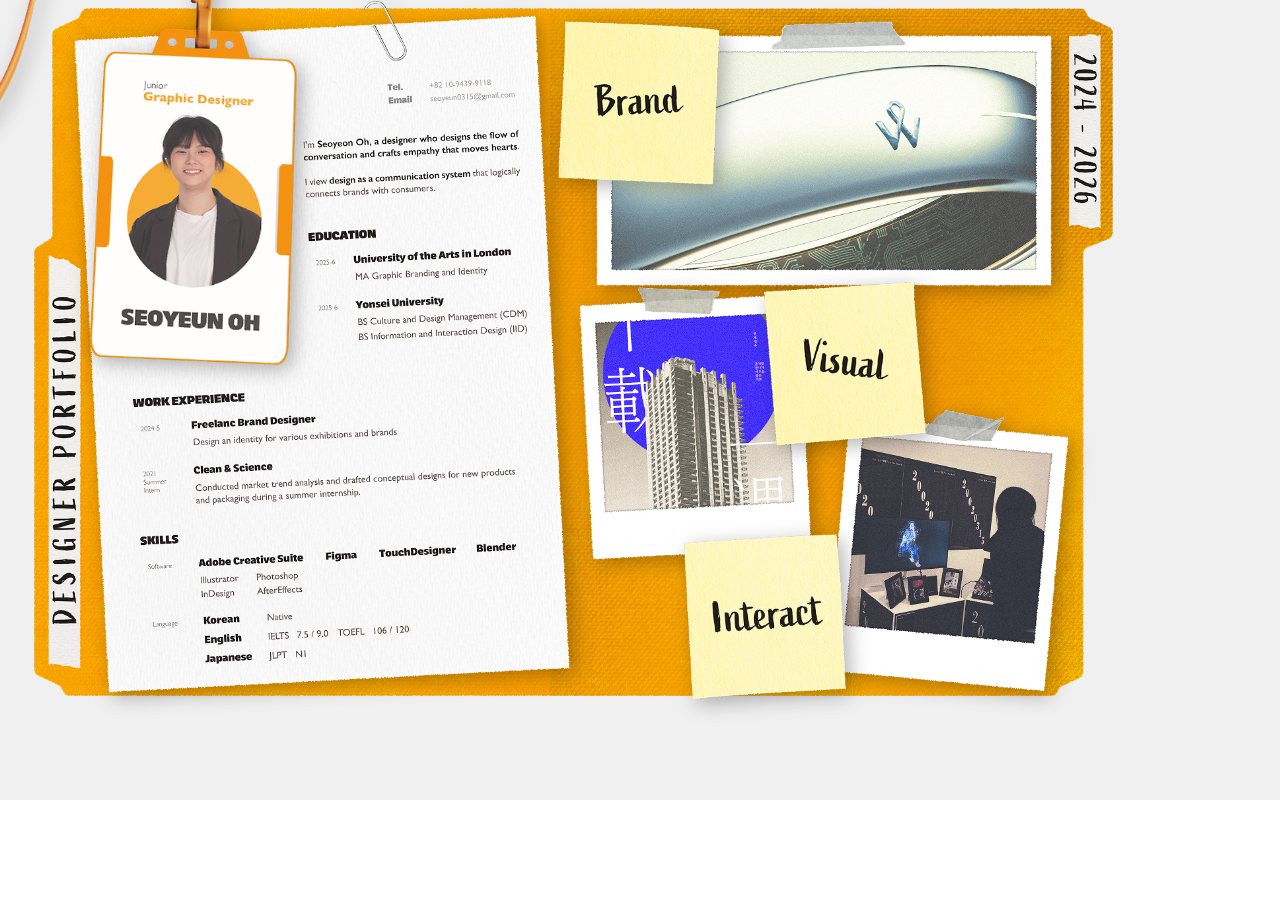
==== index.html @ b6ddea48 "Update index.html" ====
<!DOCTYPE html>
<html lang="en">
<head>
    <meta charset="UTF-8">
    <title>Welcome to Yoonland</title>
    <style>
        body, html {
            margin: 0;
            padding: 0;
            width: 100%;
            height: 100%;
            overflow: hidden;
        }
        
        .portfolio-container {
            width: 100vw;
            height: 62.5vw;
            margin: 0 auto;
            
            background-image: url('Image/background.png'); 
            background-size: calc(1457 / 1728 * 100vw) calc(929 / 1728 * 100vw);
            background-position: calc(46 / 1728 * 100vw) calc(11 / 1728 * 100vw);
            background-repeat: no-repeat;
            position: relative;
            background-color: #f0f0f0;
        }

        .CV-img {
            position: absolute;
            left: calc(100 / 1728 * 100vw);
            top: calc(-1 / 1728 * 100vw);
            width: calc(670 / 1728 * 100vw); /* 피그마 W 값 */
            z-index: 5;
            display: block;
            filter: drop-shadow(5px 5px 10px rgba(0,0,0,0.3)); /* 그림자 */
        }
        .id_card-img {
            position: absolute;
            left: calc(-223 / 1728 * 100vw);
            top: calc(-970 / 1728 * 100vw);
            width: calc(848 / 1728 * 100vw); /* 피그마 W 값 */
            z-index: 10;  /* CV보다 위로 */
            filter: drop-shadow(5px 5px 10px rgba(0,0,0,0.3));
        }

        .project-item {
            position: absolute;
        }

        .project-item img {
            position: absolute;
            display: block;
        }

        /* --- Brand 영역 --- */
        .brand {
            left: calc(805 / 1728 * 100vw);
            top: calc(26 / 1728 * 100vw);
        }
            .brand .brand_main {
                width: calc(615 / 1728 * 100vw);
                z-index: 2;
                filter: drop-shadow(5px 5px 10px rgba(0,0,0,0.3));
            }
            .brand .brand_postit {
                width: calc(219 / 1728 * 100vw);
                left: calc(-52 / 1728 * 100vw);
                top: calc(3 / 1728 * 100vw);
                z-index: 3;
                filter: drop-shadow(5px 5px 10px rgba(0,0,0,0.3));
            }
         /* --- Visual 영역 --- */
        .visual {
            left: calc(781 / 1728 * 100vw);
            top: calc(386 / 1728 * 100vw);
        }
            .visual .visual_main {
                width: calc(315 / 1728 * 100vw);
                z-index: 2;
                filter: drop-shadow(5px 5px 10px rgba(0,0,0,0.3));
            }
            .visual .visual_postit {
                width: calc(219 / 1728 * 100vw);
                left: calc(250 / 1728 * 100vw);
                top: calc(-5 / 1728 * 100vw);
                z-index: 3;
                filter: drop-shadow(5px 5px 10px rgba(0,0,0,0.3));
            }
        /* --- Interact 영역 --- */
        .interact {
            left: calc(1114 / 1728 * 100vw);
            top: calc(546 / 1728 * 100vw);
        }
            .interact .interact_main {
                width: calc(329 / 1728 * 100vw);
                z-index: 2;
                filter: drop-shadow(5px 5px 10px rgba(0,0,0,0.3));
            }
            .interact .interact_postit {
                width: calc(219 / 1728 * 100vw);
                left: calc(-191 / 1728 * 100vw);
                top: calc(175 / 1728 * 100vw);
                z-index: 3;
                filter: drop-shadow(5px 5px 10px rgba(0,0,0,0.3));
            }
        .modal { display: none; }
    </style>
</head>
<body>

<main class="portfolio-container">
    <article class="cv-paper" id="cv-trigger">
        <img src="Image/CV.png" class="CV-img" alt="Seoyeun Oh CV">
        <img src="Image/id_card.png" class="id_card-img" alt="ID Card">
    </article>

    <section class="project-grid">
        <div class="project-item brand">
            <a href="brand-detail.html">
                <img src="Image/brand_image.png" class="brand_main" alt="Brand Project">
                <img src="Image/brand_postit.png" class="brand_postit" alt="Post-it">
            </a>
        </div>
        <div class="project-item visual">
            <a href="visual-detail.html">
                <img src="Image/visual_image.png" class="visual_main" alt="Visual Project">
                <img src="Image/visual_postit.png" class="visual_postit" alt="Post-it">
            </a>
        </div>
        <div class="project-item interact">
            <a href="interact-detail.html">
                <img src="Image/interact_image.png" class="interact_main" alt="Interact Project">
                <img src="Image/interact_postit.png" class="interact_postit" alt="Post-it">
            </a>
        </div>
    </section>

    <div id="cv-modal" class="modal">
        <span class="close-button">&times;</span>
        <img src="Image/CV.png" class="modal-content">
    </div>
</main>

</body>
</html>
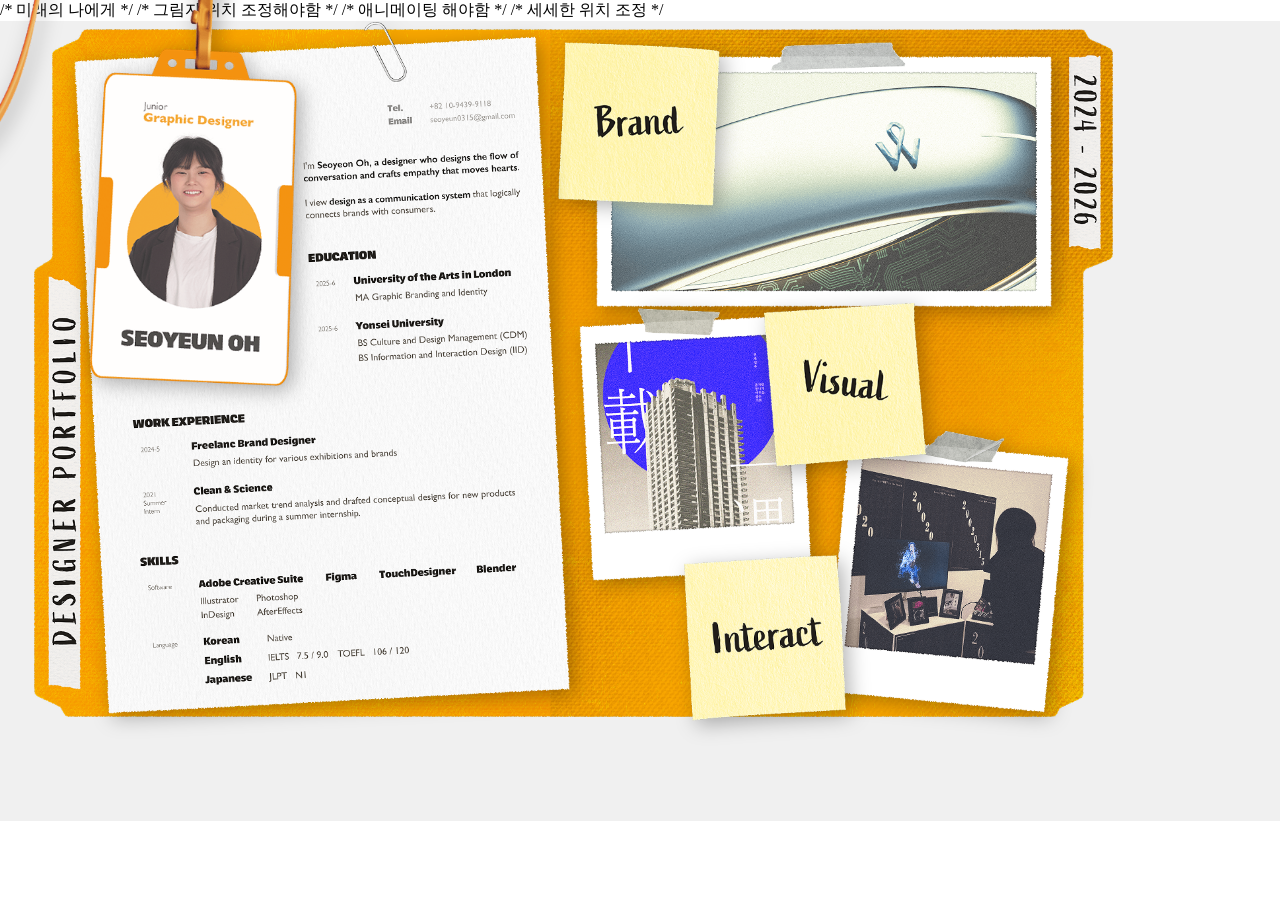
==== commit 0570fe4f: "Update index.html" ====
--- a/index.html
+++ b/index.html
@@ -1,3 +1,8 @@
+/* 미래의 나에게 */
+/* 그림자 위치 조정해야함 */
+/* 애니메이팅 해야함 */
+/* 세세한 위치 조정 */
+
     <!DOCTYPE html>
 <html lang="en">
 <head>
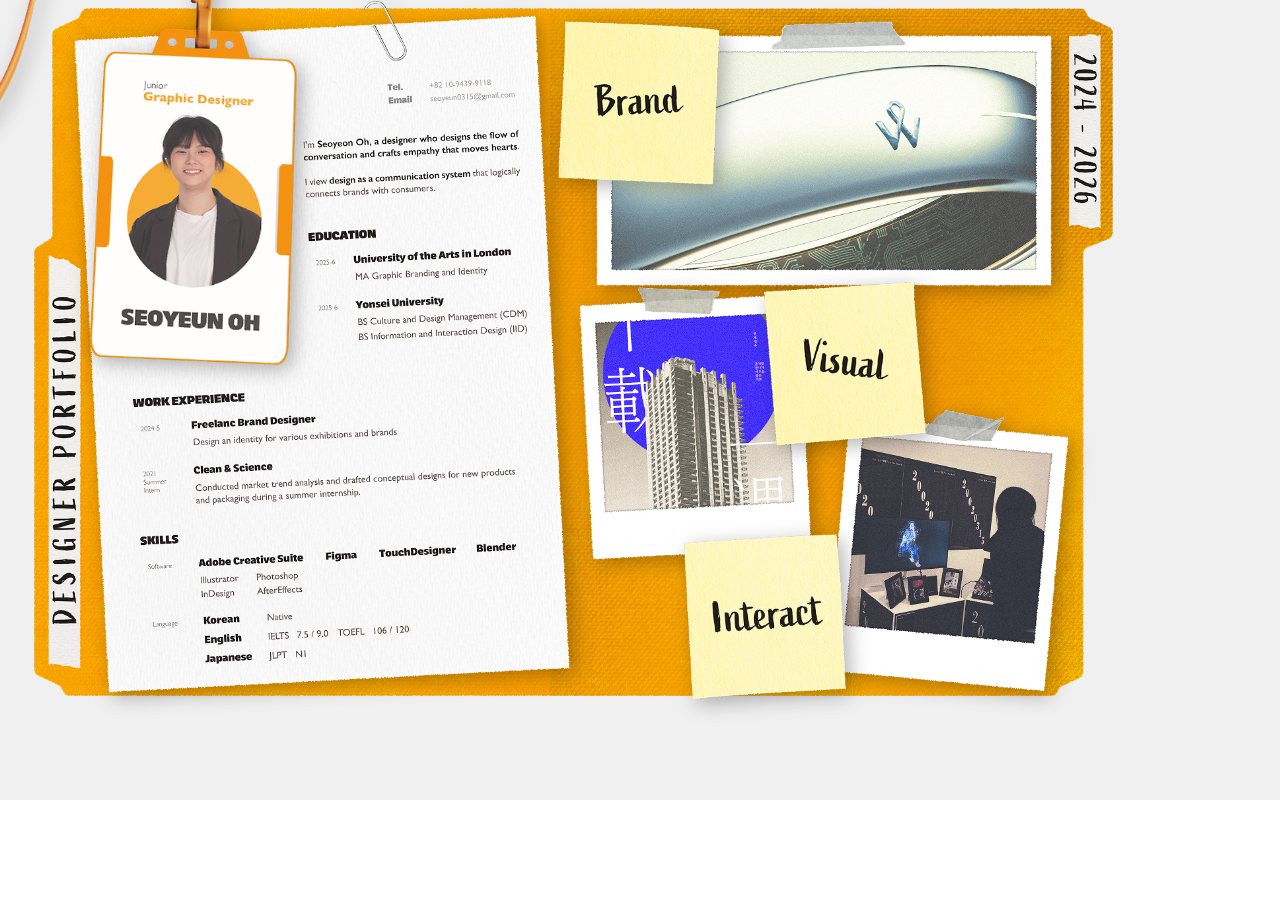
==== commit 390b8d75: "Clean up index.html by removing comments Removed unused comments from the HTML file." ====
--- a/index.html
+++ b/index.html
@@ -1,8 +1,3 @@
-/* 미래의 나에게 */
-/* 그림자 위치 조정해야함 */
-/* 애니메이팅 해야함 */
-/* 세세한 위치 조정 */
-
     <!DOCTYPE html>
 <html lang="en">
 <head>
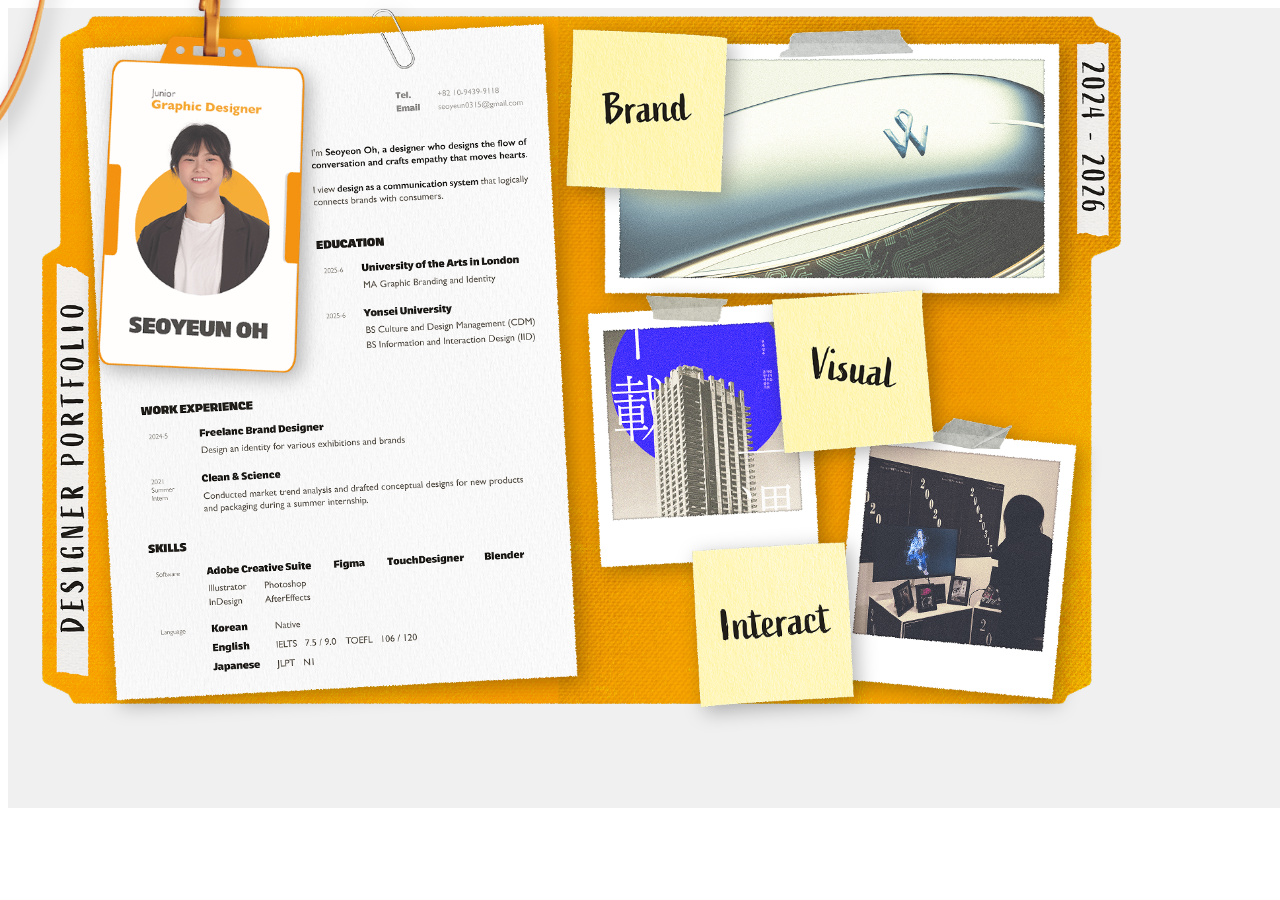
==== commit 8a4e94d6: "Update index.html" ====
--- a/index.html
+++ b/index.html
@@ -3,108 +3,7 @@
 <head>
     <meta charset="UTF-8">
     <title>Welcome to Yoonland</title>
-    <style>
-        body, html {
-            margin: 0;
-            padding: 0;
-            width: 100%;
-            height: 100%;
-            overflow: hidden;
-        }
-        
-        .portfolio-container {
-            width: 100vw;
-            height: 62.5vw;
-            margin: 0 auto;
-            
-            background-image: url('Image/background.png'); 
-            background-size: calc(1457 / 1728 * 100vw) calc(929 / 1728 * 100vw);
-            background-position: calc(46 / 1728 * 100vw) calc(11 / 1728 * 100vw);
-            background-repeat: no-repeat;
-            position: relative;
-            background-color: #f0f0f0;
-        }
-
-        .CV-img {
-            position: absolute;
-            left: calc(100 / 1728 * 100vw);
-            top: calc(-1 / 1728 * 100vw);
-            width: calc(670 / 1728 * 100vw); /* 피그마 W 값 */
-            z-index: 5;
-            display: block;
-            filter: drop-shadow(5px 5px 10px rgba(0,0,0,0.3)); /* 그림자 */
-        }
-        .id_card-img {
-            position: absolute;
-            left: calc(-223 / 1728 * 100vw);
-            top: calc(-970 / 1728 * 100vw);
-            width: calc(848 / 1728 * 100vw); /* 피그마 W 값 */
-            z-index: 10;  /* CV보다 위로 */
-            filter: drop-shadow(5px 5px 10px rgba(0,0,0,0.3));
-        }
-
-        .project-item {
-            position: absolute;
-        }
-
-        .project-item img {
-            position: absolute;
-            display: block;
-        }
-
-        /* --- Brand 영역 --- */
-        .brand {
-            left: calc(805 / 1728 * 100vw);
-            top: calc(26 / 1728 * 100vw);
-        }
-            .brand .brand_main {
-                width: calc(615 / 1728 * 100vw);
-                z-index: 2;
-                filter: drop-shadow(5px 5px 10px rgba(0,0,0,0.3));
-            }
-            .brand .brand_postit {
-                width: calc(219 / 1728 * 100vw);
-                left: calc(-52 / 1728 * 100vw);
-                top: calc(3 / 1728 * 100vw);
-                z-index: 3;
-                filter: drop-shadow(5px 5px 10px rgba(0,0,0,0.3));
-            }
-         /* --- Visual 영역 --- */
-        .visual {
-            left: calc(781 / 1728 * 100vw);
-            top: calc(386 / 1728 * 100vw);
-        }
-            .visual .visual_main {
-                width: calc(315 / 1728 * 100vw);
-                z-index: 2;
-                filter: drop-shadow(5px 5px 10px rgba(0,0,0,0.3));
-            }
-            .visual .visual_postit {
-                width: calc(219 / 1728 * 100vw);
-                left: calc(250 / 1728 * 100vw);
-                top: calc(-5 / 1728 * 100vw);
-                z-index: 3;
-                filter: drop-shadow(5px 5px 10px rgba(0,0,0,0.3));
-            }
-        /* --- Interact 영역 --- */
-        .interact {
-            left: calc(1114 / 1728 * 100vw);
-            top: calc(546 / 1728 * 100vw);
-        }
-            .interact .interact_main {
-                width: calc(329 / 1728 * 100vw);
-                z-index: 2;
-                filter: drop-shadow(5px 5px 10px rgba(0,0,0,0.3));
-            }
-            .interact .interact_postit {
-                width: calc(219 / 1728 * 100vw);
-                left: calc(-191 / 1728 * 100vw);
-                top: calc(175 / 1728 * 100vw);
-                z-index: 3;
-                filter: drop-shadow(5px 5px 10px rgba(0,0,0,0.3));
-            }
-        .modal { display: none; }
-    </style>
+    <link rel="stylesheet" href="style.css">
 </head>
 <body>
 
--- a/style.css
+++ b/style.css
@@ -0,0 +1,102 @@
+    <style>
+        body, html {
+            margin: 0;
+            padding: 0;
+            width: 100%;
+            height: 100%;
+            overflow: hidden;
+        }
+        
+        .portfolio-container {
+            width: 100vw;
+            height: 62.5vw;
+            margin: 0 auto;
+            
+            background-image: url('Image/background.png'); 
+            background-size: calc(1457 / 1728 * 100vw) calc(929 / 1728 * 100vw);
+            background-position: calc(46 / 1728 * 100vw) calc(11 / 1728 * 100vw);
+            background-repeat: no-repeat;
+            position: relative;
+            background-color: #f0f0f0;
+        }
+
+        .CV-img {
+            position: absolute;
+            left: calc(100 / 1728 * 100vw);
+            top: calc(-1 / 1728 * 100vw);
+            width: calc(670 / 1728 * 100vw); /* 피그마 W 값 */
+            z-index: 5;
+            display: block;
+            filter: drop-shadow(5px 5px 10px rgba(0,0,0,0.3)); /* 그림자 */
+        }
+        .id_card-img {
+            position: absolute;
+            left: calc(-223 / 1728 * 100vw);
+            top: calc(-970 / 1728 * 100vw);
+            width: calc(848 / 1728 * 100vw); /* 피그마 W 값 */
+            z-index: 10;  /* CV보다 위로 */
+            filter: drop-shadow(5px 5px 10px rgba(0,0,0,0.3));
+        }
+
+        .project-item {
+            position: absolute;
+        }
+
+        .project-item img {
+            position: absolute;
+            display: block;
+        }
+
+        /* --- Brand 영역 --- */
+        .brand {
+            left: calc(805 / 1728 * 100vw);
+            top: calc(26 / 1728 * 100vw);
+        }
+            .brand .brand_main {
+                width: calc(615 / 1728 * 100vw);
+                z-index: 2;
+                filter: drop-shadow(5px 5px 10px rgba(0,0,0,0.3));
+            }
+            .brand .brand_postit {
+                width: calc(219 / 1728 * 100vw);
+                left: calc(-52 / 1728 * 100vw);
+                top: calc(3 / 1728 * 100vw);
+                z-index: 3;
+                filter: drop-shadow(5px 5px 10px rgba(0,0,0,0.3));
+            }
+         /* --- Visual 영역 --- */
+        .visual {
+            left: calc(781 / 1728 * 100vw);
+            top: calc(386 / 1728 * 100vw);
+        }
+            .visual .visual_main {
+                width: calc(315 / 1728 * 100vw);
+                z-index: 2;
+                filter: drop-shadow(5px 5px 10px rgba(0,0,0,0.3));
+            }
+            .visual .visual_postit {
+                width: calc(219 / 1728 * 100vw);
+                left: calc(250 / 1728 * 100vw);
+                top: calc(-5 / 1728 * 100vw);
+                z-index: 3;
+                filter: drop-shadow(5px 5px 10px rgba(0,0,0,0.3));
+            }
+        /* --- Interact 영역 --- */
+        .interact {
+            left: calc(1114 / 1728 * 100vw);
+            top: calc(546 / 1728 * 100vw);
+        }
+            .interact .interact_main {
+                width: calc(329 / 1728 * 100vw);
+                z-index: 2;
+                filter: drop-shadow(5px 5px 10px rgba(0,0,0,0.3));
+            }
+            .interact .interact_postit {
+                width: calc(219 / 1728 * 100vw);
+                left: calc(-191 / 1728 * 100vw);
+                top: calc(175 / 1728 * 100vw);
+                z-index: 3;
+                filter: drop-shadow(5px 5px 10px rgba(0,0,0,0.3));
+            }
+        .modal { display: none; }
+    </style>
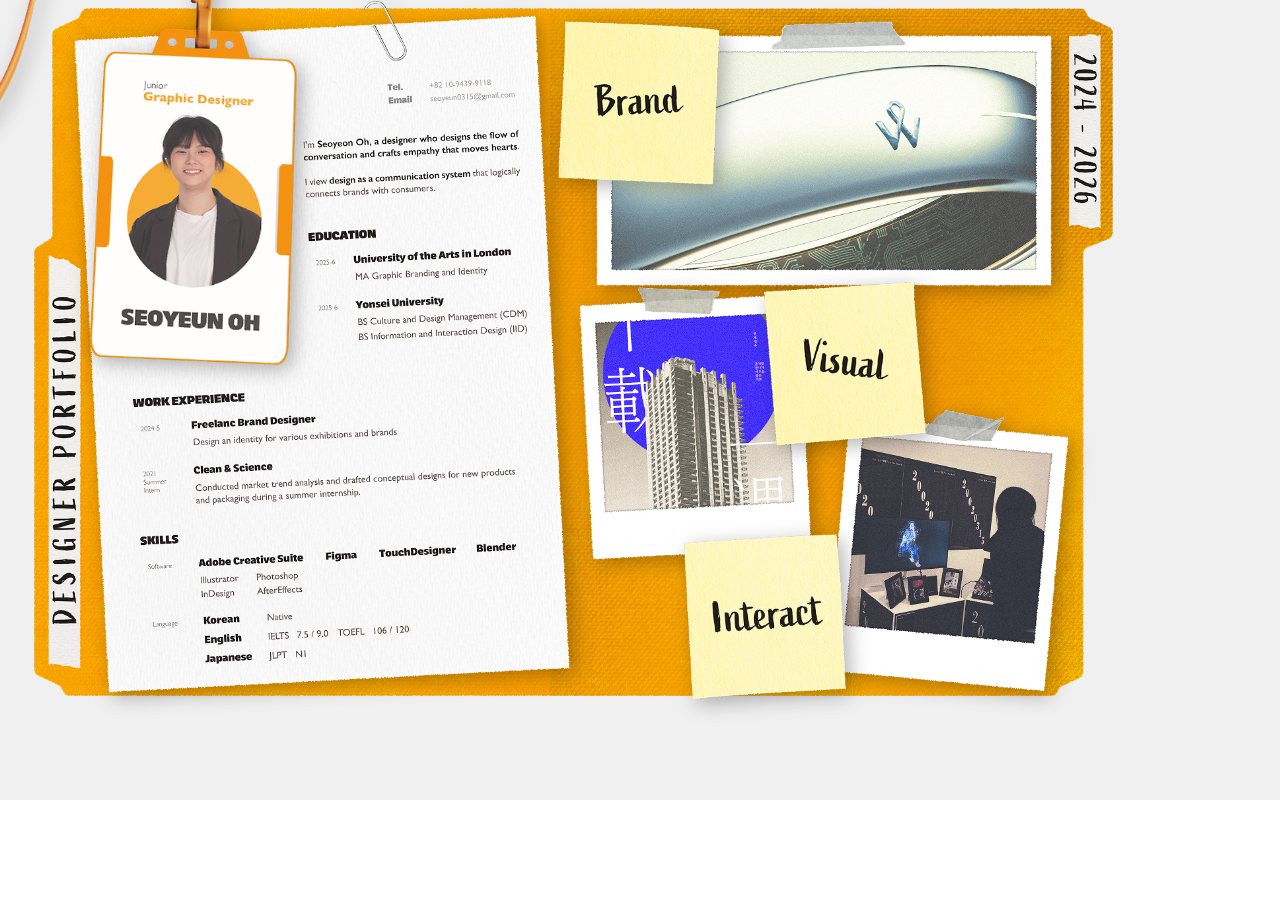
==== commit 66b17c2e: "Update index.html" ====
--- a/index.html
+++ b/index.html
@@ -1,9 +1,9 @@
     <!DOCTYPE html>
 <html lang="en">
 <head>
+    <link rel="stylesheet" href="style.css">
     <meta charset="UTF-8">
     <title>Welcome to Yoonland</title>
-    <link rel="stylesheet" href="style.css">
 </head>
 <body>
 
--- a/style.css
+++ b/style.css
@@ -1,4 +1,9 @@
     <style>
+        {
+            margin: 0;
+            padding: 0;
+            box-sizing: border-box;
+        }
         body, html {
             margin: 0;
             padding: 0;
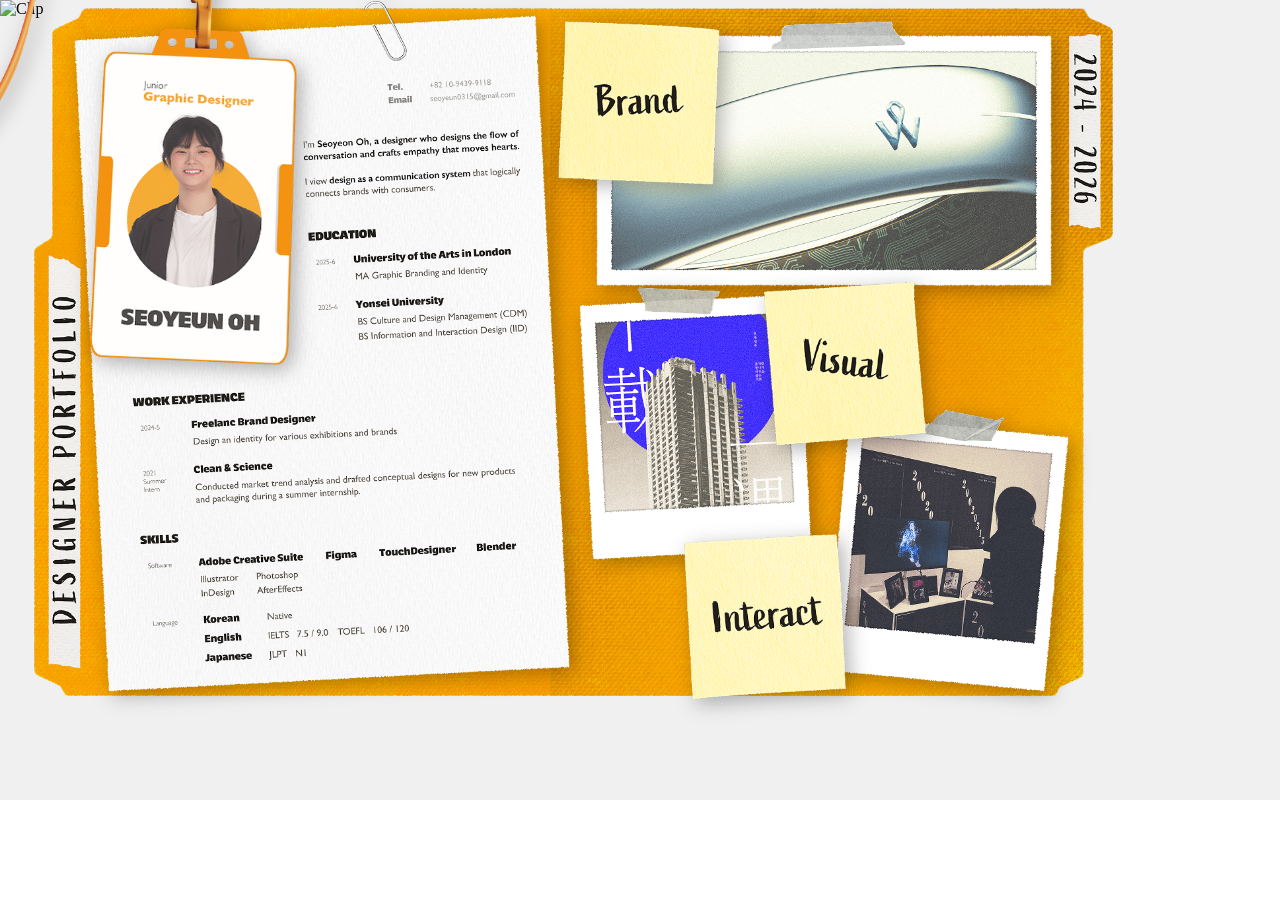
==== commit eb78d37c: "Update index.html" ====
--- a/index.html
+++ b/index.html
@@ -1,15 +1,16 @@
     <!DOCTYPE html>
 <html lang="en">
 <head>
-    <link rel="stylesheet" href="style.css">
     <meta charset="UTF-8">
     <title>Welcome to Yoonland</title>
+    <link rel="stylesheet" href="style.css">
 </head>
 <body>
 
 <main class="portfolio-container">
     <article class="cv-paper" id="cv-trigger">
         <img src="Image/CV.png" class="CV-img" alt="Seoyeun Oh CV">
+        <img src="Image/clip.png" alt="Clip" class="cv-clip">
         <img src="Image/id_card.png" class="id_card-img" alt="ID Card">
     </article>
 
--- a/style.css
+++ b/style.css
@@ -2,6 +2,7 @@
         {
             margin: 0;
             padding: 0;
+            border: 0;
             box-sizing: border-box;
         }
         body, html {
@@ -28,12 +29,20 @@
         .CV-img {
             position: absolute;
             left: calc(100 / 1728 * 100vw);
-            top: calc(-1 / 1728 * 100vw);
+            top: calc(-2 / 1728 * 100vw);
             width: calc(670 / 1728 * 100vw); /* 피그마 W 값 */
             z-index: 5;
             display: block;
             filter: drop-shadow(5px 5px 10px rgba(0,0,0,0.3)); /* 그림자 */
+
+            transition: transform 0.5s ease-in-out;
+            cursor: pointer;
+            transform-origin: 103.1% 0.5%;
         }
+        .CV-img:hover {
+            transform: rotate(-3deg) translateY(-8px);
+        }
+
         .id_card-img {
             position: absolute;
             left: calc(-223 / 1728 * 100vw);
@@ -41,6 +50,13 @@
             width: calc(848 / 1728 * 100vw); /* 피그마 W 값 */
             z-index: 10;  /* CV보다 위로 */
             filter: drop-shadow(5px 5px 10px rgba(0,0,0,0.3));
+
+            transition: transform 0.5s ease-in-out; 
+            transform-origin: center top;
+        }
+        .id_card-img:hover {
+        /* 오른쪽으로 2도 정도 살짝 기울어지면서 아래로 10px 정도 밀리는 느낌 */
+            transform: rotate(2deg) translateY(10px);
         }
 
         .project-item {
@@ -68,7 +84,20 @@
                 top: calc(3 / 1728 * 100vw);
                 z-index: 3;
                 filter: drop-shadow(5px 5px 10px rgba(0,0,0,0.3));
+                
+                transition: all 0.4s cubic-bezier(0.25, 0.46, 0.45, 0.94); 
+                cursor: pointer;
+                transform-origin: center top; 
             }
+            
+            .brand .brand_postit:hover {
+                /* 1. 살짝 위로 들리면서(-5도) 앞으로 튀어나오는 느낌(scale) */
+                transform: rotateX(15deg) rotate(-2deg) scale(1.05);
+    
+                /* 2. 종이가 들리니까 그림자는 더 크고 흐릿해져야 리얼합니다 */
+                filter: drop-shadow(15px 20px 20px rgba(0,0,0,0.4));
+            }
+
          /* --- Visual 영역 --- */
         .visual {
             left: calc(781 / 1728 * 100vw);
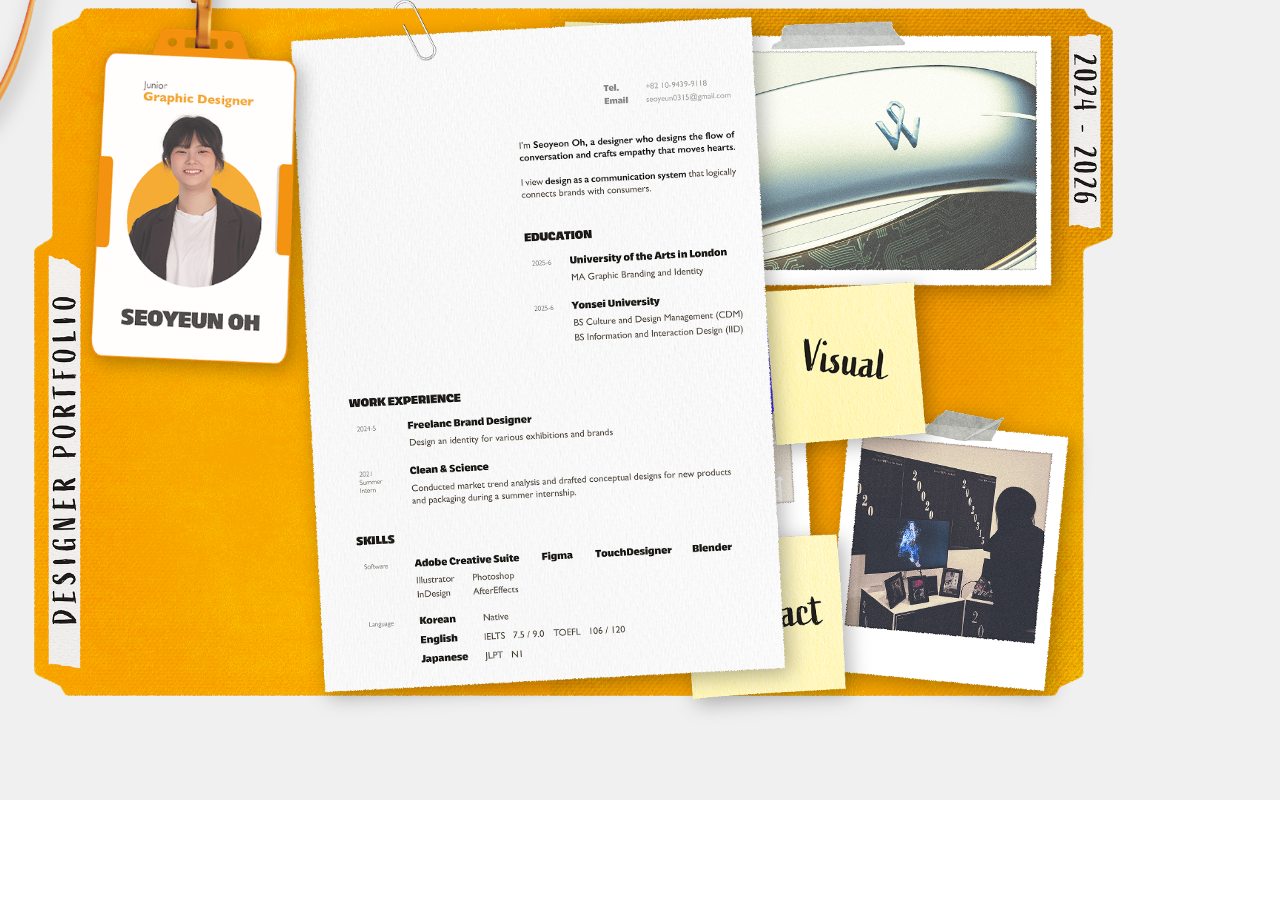
==== commit a00225cc: "Update index.html" ====
--- a/index.html
+++ b/index.html
@@ -10,7 +10,7 @@
 <main class="portfolio-container">
     <article class="cv-paper" id="cv-trigger">
         <img src="Image/CV.png" class="CV-img" alt="Seoyeun Oh CV">
-        <img src="Image/clip.png" alt="Clip" class="cv-clip">
+        <img src="Image/clip.png" class="cv-clip" alt="Clip">
         <img src="Image/id_card.png" class="id_card-img" alt="ID Card">
     </article>
 
--- a/style.css
+++ b/style.css
@@ -25,11 +25,22 @@
             position: relative;
             background-color: #f0f0f0;
         }
+        #cv-trigger {
+        position: relative;
+        }
 
+        .cv-clip {
+            position: absolute;
+            left: calc(530 / 1728 * 100vw);
+            top: calc(-1 / 1728 * 100vw);
+            width: calc(64 / 1728 * 100vw);
+            z-index: 10;
+            pointer-events: none;
+        }
         .CV-img {
             position: absolute;
-            left: calc(100 / 1728 * 100vw);
-            top: calc(-2 / 1728 * 100vw);
+            left: calc(391 / 1728 * 100vw);
+            top: calc(22 / 1728 * 100vw);
             width: calc(670 / 1728 * 100vw); /* 피그마 W 값 */
             z-index: 5;
             display: block;
